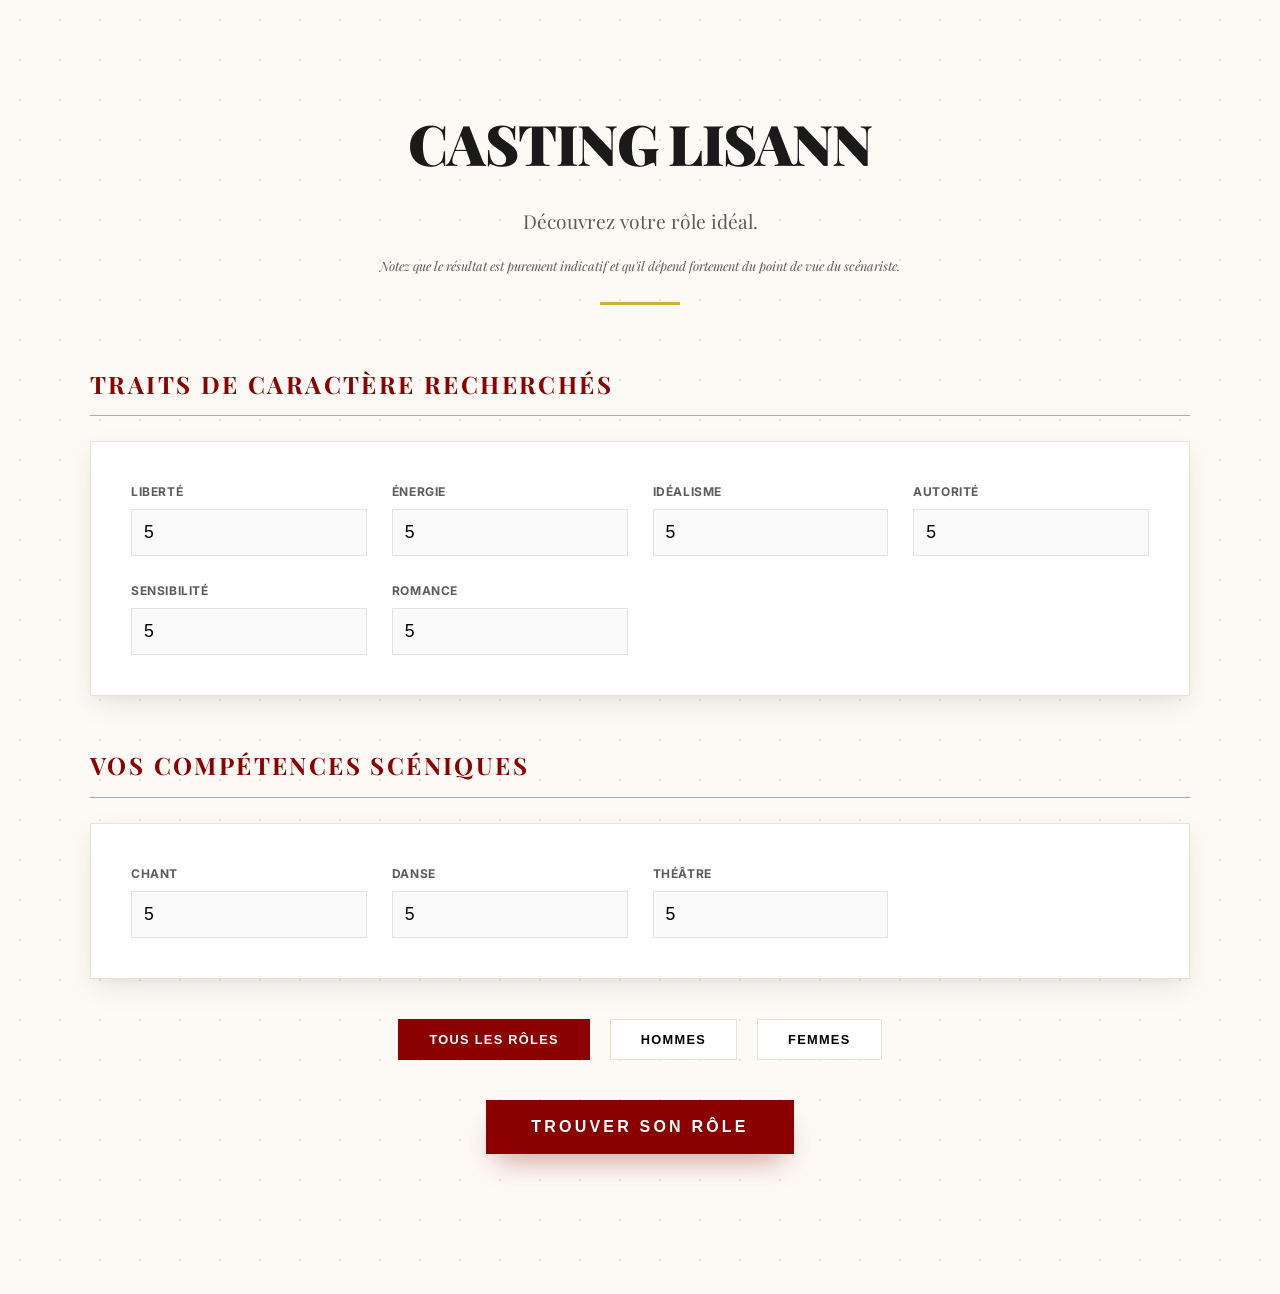
==== index.html @ d0e1dd38 "fix" ====
<!DOCTYPE html>
<html lang="fr">

<head>
    <meta charset="UTF-8">
    <meta name="viewport" content="width=device-width, initial-scale=1.0">
    <title>Casting Lisann - Trouvez votre rôle</title>
    <link href="https://fonts.googleapis.com/css2?family=Playfair+Display:wght@700;900&family=Inter:wght@300;400;500;600&display=swap" rel="stylesheet">
    <style>
        :root {
            --primary: #8b0000; /* Dark Crimson */
            --accent: #d4af37;  /* Gold */
            --bg: #fdfaf6;      /* Warm Parchment */
            --card-bg: #ffffff;
            --text-main: #1a1a1a;
            --text-muted: #5c5c5c;
            --border: #e8e2d9;
            --radius: 4px;      /* Sharp, elegant corners */
            --shadow: 0 10px 30px -5px rgba(0, 0, 0, 0.1), 0 4px 10px -4px rgba(0, 0, 0, 0.05);
        }

        body {
            font-family: 'Inter', sans-serif;
            background-color: var(--bg);
            color: var(--text-main);
            max-width: 1100px;
            margin: 0 auto;
            padding: 60px 20px;
            line-height: 1.6;
            background-image: radial-gradient(#e8e2d9 1px, transparent 1px);
            background-size: 40px 40px;
        }

        header {
            text-align: center;
            margin-bottom: 60px;
            position: relative;
        }

        header::after {
            content: "";
            display: block;
            width: 80px;
            height: 3px;
            background: var(--accent);
            margin: 25px auto 0;
        }

        h1 {
            font-family: 'Playfair Display', serif;
            font-size: 3.5rem;
            font-weight: 900;
            color: var(--text-main);
            margin-bottom: 10px;
            letter-spacing: -0.02em;
            text-transform: uppercase;
        }

        .subtitle {
            color: var(--text-muted);
            font-size: 1.2rem;
            font-family: 'Playfair Display', serif;
        }

        .subtitle-less {
            color: var(--text-muted);
            font-size: 0.8rem;
            font-style: italic;
            font-family: 'Playfair Display', serif;
        }

        .section-title {
            font-family: 'Playfair Display', serif;
            font-size: 1.5rem;
            font-weight: 700;
            margin: 50px 0 25px;
            padding-bottom: 12px;
            border-bottom: 1px solid var(--accent);
            text-transform: uppercase;
            letter-spacing: 0.1em;
            color: var(--primary);
        }

        .grid-inputs {
            display: grid;
            grid-template-columns: repeat(auto-fill, minmax(220px, 1fr));
            gap: 25px;
            background: var(--card-bg);
            padding: 40px;
            border: 1px solid var(--border);
            box-shadow: var(--shadow);
            margin-bottom: 40px;
        }

        .skill-group {
            display: flex;
            flex-direction: column;
        }

        .skill-group label {
            font-size: 0.75rem;
            font-weight: 700;
            margin-bottom: 8px;
            color: var(--text-muted);
            text-transform: uppercase;
            letter-spacing: 0.05em;
        }

        .skill-group input {
            padding: 12px;
            border: 1px solid var(--border);
            border-radius: 0;
            font-size: 1.1rem;
            transition: all 0.3s ease;
            background: #fafafa;
        }

        .skill-group input:focus {
            outline: none;
            border-color: var(--accent);
            background: white;
            box-shadow: 0 0 0 1px var(--accent);
        }

        .filters {
            display: flex;
            justify-content: center;
            gap: 20px;
            margin-bottom: 40px;
        }

        .filter-btn {
            padding: 12px 30px;
            border-radius: 0;
            border: 1px solid var(--border);
            background: var(--card-bg);
            cursor: pointer;
            font-weight: 600;
            text-transform: uppercase;
            letter-spacing: 0.1em;
            font-size: 0.8rem;
            transition: all 0.3s;
        }

        .filter-btn.active {
            background: var(--primary);
            color: white;
            border-color: var(--primary);
        }

        .filter-btn:hover:not(.active) {
            border-color: var(--accent);
            color: var(--primary);
        }

        .actions {
            text-align: center;
            margin-bottom: 80px;
        }

        .btn-primary {
            background-color: var(--primary);
            color: white;
            padding: 18px 45px;
            border: none;
            border-radius: 0;
            font-size: 1rem;
            font-weight: 700;
            text-transform: uppercase;
            letter-spacing: 0.2em;
            cursor: pointer;
            transition: all 0.3s;
            box-shadow: 0 15px 30px -10px rgba(139, 0, 0, 0.4);
        }

        .btn-primary:hover {
            transform: translateY(-2px);
            box-shadow: 0 20px 40px -10px rgba(139, 0, 0, 0.5);
            background-color: #a00000;
        }

        #results {
            display: grid;
            grid-template-columns: repeat(auto-fill, minmax(320px, 1fr));
            gap: 40px;
        }

        .result-card {
            background: var(--card-bg);
            border: 1px solid var(--border);
            overflow: hidden;
            box-shadow: var(--shadow);
            transition: all 0.4s cubic-bezier(0.165, 0.84, 0.44, 1);
            display: flex;
            flex-direction: column;
            position: relative;
        }

        .result-card:hover {
            transform: translateY(-10px);
            box-shadow: 0 30px 60px -12px rgba(0, 0, 0, 0.15);
            border-color: var(--accent);
        }

        .character-img {
            width: 100%;
            height: 380px; /* Taller for a playbill feel */
            object-fit: cover;
            object-position: top center; /* Focus on faces, crop bottom */
            background-color: #f1f5f9;
            filter: sepia(0.2) contrast(1.1); /* Subtle theatrical filter */
            transition: filter 0.4s;
        }

        .result-card:hover .character-img {
            filter: sepia(0) contrast(1.1);
        }

        .card-content {
            padding: 30px;
            text-align: center;
            background: white;
            z-index: 1;
        }

        .card-header {
            margin-bottom: 20px;
        }

        .character-name {
            font-family: 'Playfair Display', serif;
            font-size: 1.8rem;
            font-weight: 900;
            margin: 0;
            text-transform: uppercase;
            color: var(--text-main);
        }

        .match-percent {
            font-family: 'Playfair Display', serif;
            font-size: 2.2rem;
            font-weight: 900;
            color: var(--primary);
            margin-top: 5px;
        }

        .score-label {
            font-size: 0.7rem;
            color: var(--text-muted);
            text-transform: uppercase;
            letter-spacing: 0.2em;
            font-weight: 700;
            margin-bottom: 12px;
        }

        .score-bar-container {
            height: 4px; /* Thin, elegant bar */
            background: #eee;
            margin: 0 auto;
            width: 100%;
        }

        .score-bar-fill {
            height: 100%;
            background: var(--accent);
            transition: width 1.5s cubic-bezier(0.19, 1, 0.22, 1);
        }

        .no-results {
            text-align: center;
            grid-column: 1 / -1;
            padding: 60px;
            font-family: 'Playfair Display', serif;
            font-size: 1.5rem;
            color: var(--text-muted);
        }

        /* Decorative "Seal" or "Badge" for high matches */
        .match-badge {
            position: absolute;
            top: 20px;
            right: 20px;
            background: var(--accent);
            color: white;
            padding: 10px;
            font-size: 0.6rem;
            font-weight: 900;
            text-transform: uppercase;
            letter-spacing: 0.1em;
            clip-path: polygon(50% 0%, 100% 25%, 100% 75%, 50% 100%, 0% 75%, 0% 25%);
            z-index: 2;
        }

        @media (max-width: 640px) {
            h1 { font-size: 2.5rem; }
            .grid-inputs { padding: 20px; grid-template-columns: 1fr; }
        }
    </style>
</head>

<body>
    <header>
        <h1>Casting Lisann</h1>
        <p class="subtitle">Découvrez votre rôle idéal.</p>
        <p class="subtitle-less">Notez que le résultat est purement indicatif et qu'il dépend fortement du point de vue du scénariste.</p>
    </header>

    <div class="section-title">Traits de Caractère Recherchés</div>
    <div class="grid-inputs" id="character-inputs"></div>

    <div class="section-title">Vos Compétences Scéniques</div>
    <div class="grid-inputs" id="performance-inputs"></div>

    <div class="filters">
        <button class="filter-btn active" onclick="setGender('All', this)">Tous les Rôles</button>
        <button class="filter-btn" onclick="setGender('M', this)">Hommes</button>
        <button class="filter-btn" onclick="setGender('F', this)">Femmes</button>
    </div>

    <div class="actions">
        <button class="btn-primary" onclick="findBestRoles()">Trouver son rôle</button>
    </div>

    <div id="results"></div>

    <script>
        const skills = [
            { id: "liberte", label: "Liberté", type: "character" },
            { id: "energie", label: "Énergie", type: "character" },
            { id: "idealisme", label: "Idéalisme", type: "character" },
            { id: "autorite", label: "Autorité", type: "character" },
            { id: "sensibilite", label: "Sensibilité", type: "character" },
            { id: "chant", label: "Chant", type: "performance" },
            { id: "danse", label: "Danse", type: "performance" },
            { id: "theatre", label: "Théâtre", type: "performance" },
            { id: "romance", label: "Romance", type: "character" }
        ];

        const roles = [
            { name: "Enguerrand", gender: "M", photo: "Photos/Leader.png", values: [5, 7, 9, 10, 3, 5, 6, 5, 7] },
            { name: "Catherine", gender: "F", photo: "Photos/Catherine.png", values: [6, 6, 8, 9, 7, 4, 9, 7, 5] },
            { name: "Reine", gender: "F", photo: "Photos/Reine.png", values: [3, 6, 6, 9, 0, 5, 8, 6, 3] },
            { name: "Charles", gender: "M", photo: "Photos/Charles.png", values: [7, 8, 6, 1, 8, 9, 8, 8, 10] },
            { name: "Octave", gender: "M", photo: "Photos/Octave.png", values: [1, 6, 2, 4, 1, 7, 5, 7, 2] },
            { name: "Marie", gender: "F", photo: "Photos/Marie.png", values: [1, 3, 2, 7, 5, 7, 7, 4, 2] },
            { name: "Lisann", gender: "F", photo: "Photos/Lisann.png", values: [10, 2, 10, 10, 0, 10, 6, 0, 0] },
            { name: "Roi", gender: "M", photo: "Photos/Roi.png", values: [10, 4, 5, 7, 1, 8, 5, 4, 9] },
            { name: "Claire", gender: "F", photo: "Photos/Claire.png", values: [9, 9, 10, 3, 8, 7, 8, 7, 4] },
            { name: "Vincent", gender: "M", photo: "Photos/Vincent.png", values: [4, 8, 6, 6, 5, 3, 7, 10, 3] },
            { name: "Père de Claire", gender: "M", photo: "Photos/Parents.png", values: [1, 3, 2, 5, 8, 6, 5, 2, 7] },
            { name: "Mère de Claire", gender: "F", photo: "Photos/Parents.png", values: [1, 7, 2, 9, 4, 6, 5, 3, 5] },
            { name: "Chef de la garde", gender: "All", photo: "Photos/Leader.png", values: [2, 8, 2, 10, 1, 4, 6, 3, 0] },
            { name: "Disciple", gender: "All", photo: "Photos/Disciples.png", values: [6, 8, 5, 2, 4, 1, 7, 10, 4] }
        ];

        let currentGenderFilter = "All";

        // Generate inputs
        const charContainer = document.getElementById("character-inputs");
        const perfContainer = document.getElementById("performance-inputs");

        skills.forEach(skill => {
            const html = `
                <div class="skill-group">
                    <label for="${skill.id}">${skill.label}</label>
                    <input type="number" min="0" max="10" value="5" id="${skill.id}">
                </div>
            `;
            if (skill.type === "character") charContainer.innerHTML += html;
            else perfContainer.innerHTML += html;
        });

        function setGender(gender, btn) {
            currentGenderFilter = gender;
            document.querySelectorAll('.filter-btn').forEach(b => b.classList.remove('active'));
            btn.classList.add('active');
            findBestRoles();
        }

        function cosineSimilarity(a, b) {
            let dot = 0, normA = 0, normB = 0;
            for (let i = 0; i < a.length; i++) {
                dot += a[i] * b[i];
                normA += a[i] * a[i];
                normB += b[i] * b[i];
            }
            normA = Math.sqrt(normA);
            normB = Math.sqrt(normB);
            if (normA === 0 || normB === 0) return 0;
            return dot / (normA * normB);
        }

        function findBestRoles() {
            const resultsContainer = document.getElementById("results");
            resultsContainer.innerHTML = "";

            const userValues = skills.map(s => Number(document.getElementById(s.id).value));

            const perfIndices = [5, 6, 7];
            const charIndices = [0, 1, 2, 3, 4, 8];

            const filteredRoles = roles.filter(role =>
                currentGenderFilter === "All" || role.gender === currentGenderFilter || role.gender === "All"
            );

            const scores = filteredRoles.map(role => {
                let perfScoreSum = 0;
                perfIndices.forEach(idx => {
                    const u = userValues[idx];
                    const r = role.values[idx];
                    const coverage = r === 0 ? 1 : Math.min(u, r) / r;
                    perfScoreSum += coverage;
                });
                const finalPerfScore = perfScoreSum / perfIndices.length;

                const userCharVec = charIndices.map(idx => userValues[idx] - 5);
                const roleCharVec = charIndices.map(idx => role.values[idx] - 5);
                const similarity = cosineSimilarity(userCharVec, roleCharVec);
                const finalCharScore = (similarity + 1) / 2;

                const totalScore = (finalPerfScore * 0.6) + (finalCharScore * 0.4);

                return {
                    ...role,
                    score: totalScore * 100
                };
            });

            scores.sort((a, b) => b.score - a.score);

            if (scores.length === 0) {
                resultsContainer.innerHTML = '<div class="no-results">Le rideau reste fermé. Aucun rôle ne correspond.</div>';
                return;
            }

            scores.forEach(role => {
                let slug = role.name.toLowerCase()
                    .replace(/ /g, "-")
                    .replace(/[éèê]/g, "e")
                    .replace(/[àâ]/g, "a");
                
                if (role.name === "Enguerrand") slug = "enguerrand";
                else if (role.name === "Lisann") slug = "";
                else if (role.name === "Roi") slug = "le-roi";
                else if (role.name === "Reine") slug = "la-reine";
                else if (role.name === "Chef de la garde") slug = "chef-gardes";
                else if (role.name === "Père de Claire" || role.name === "Mère de Claire") slug = "parents";

                const url = `https://muxicfestival.my.canva.site/lisann-characters/${slug}`;

                resultsContainer.innerHTML += `
                    <div class="result-card" onclick="window.open('${url}', '_blank')" style="cursor: pointer;">
                        ${role.score > 85 ? '<div class="match-badge">Rôle Idéal</div>' : ''}
                        <img src="${role.photo}" alt="${role.name}" class="character-img" onerror="this.src='https://via.placeholder.com/320x480?text=${role.name}'">
                        <div class="card-content">
                            <div class="card-header">
                                <div class="score-label">Affinité Artistique</div>
                                <div class="match-percent">${Math.round(role.score)}%</div>
                                <h3 class="character-name">${role.name}</h3>
                            </div>
                            <div class="score-bar-container">
                                <div class="score-bar-fill" style="width: ${role.score}%"></div>
                            </div>
                        </div>
                    </div>
                `;
            });

            // Smooth scroll to results
            resultsContainer.scrollIntoView({ behavior: 'smooth', block: 'start' });
        }
    </script>
</body>

</html>
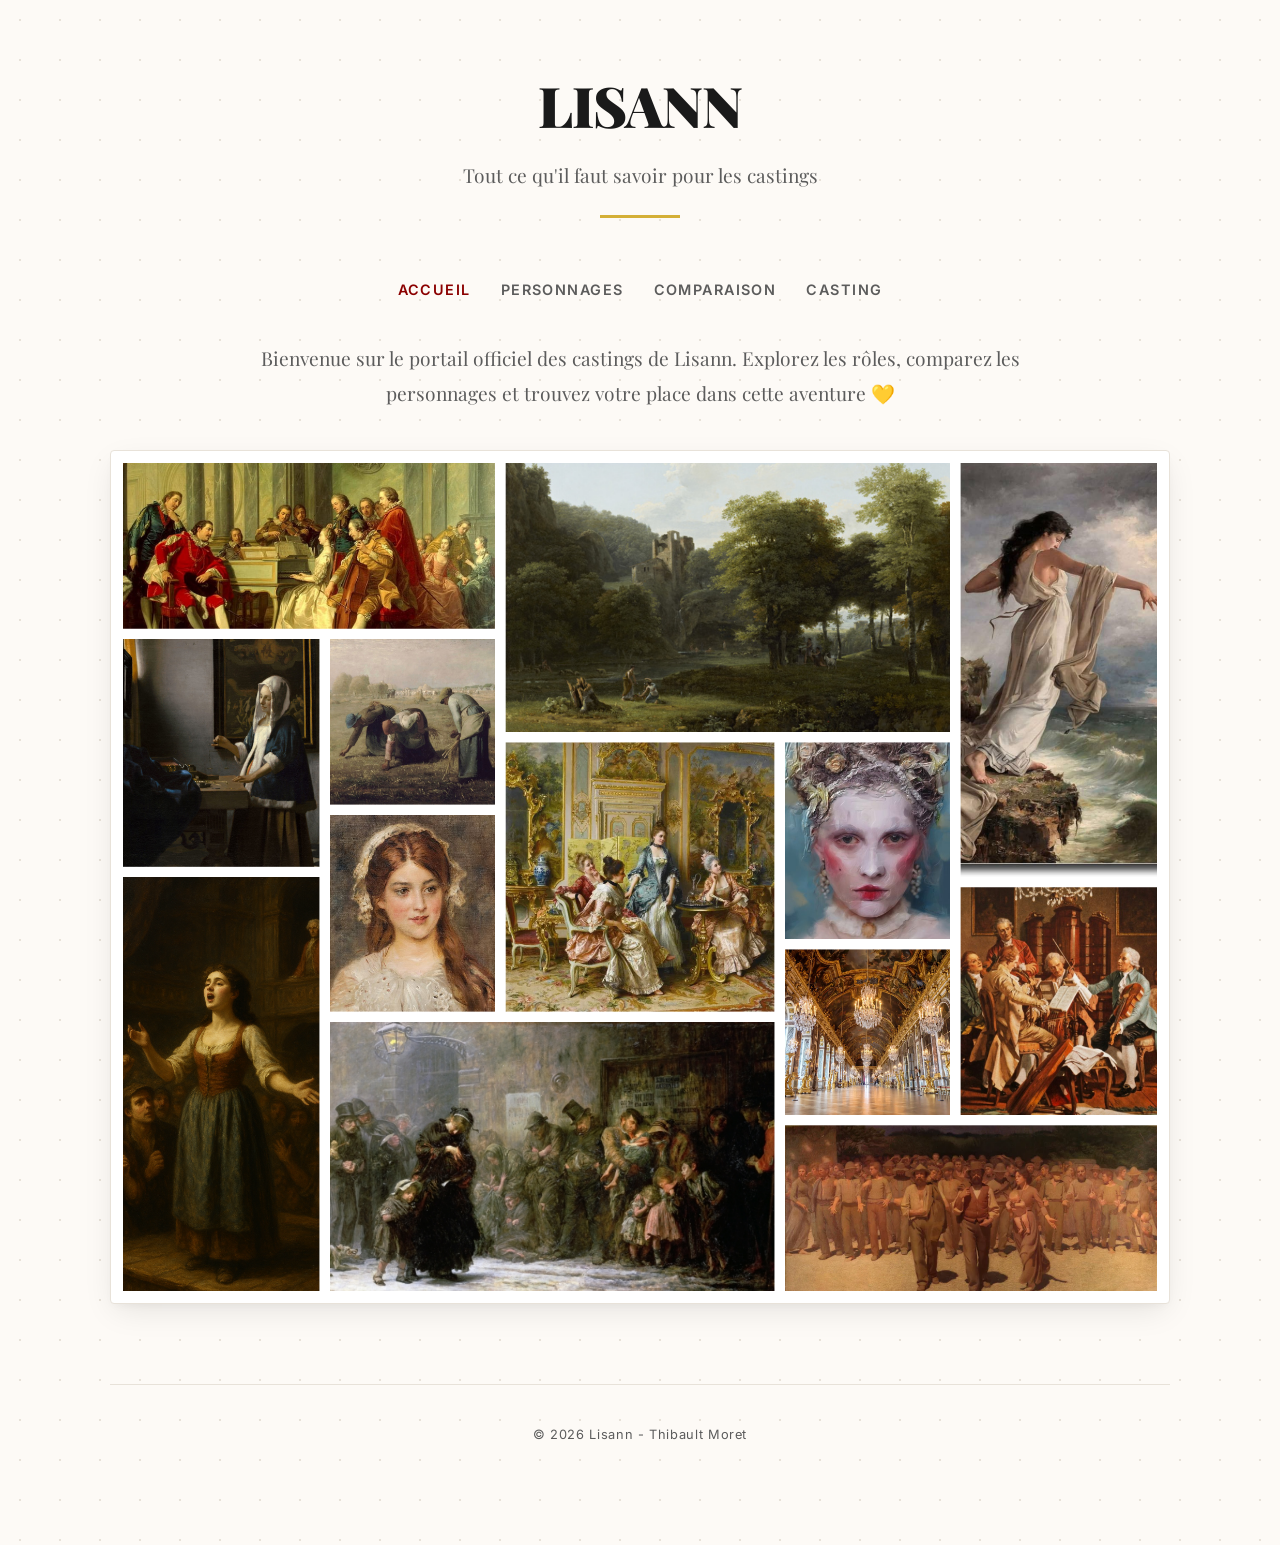
==== commit 3fc6c4e3: "full website" ====
--- a/index.html
+++ b/index.html
@@ -4,472 +4,41 @@
 <head>
     <meta charset="UTF-8">
     <meta name="viewport" content="width=device-width, initial-scale=1.0">
-    <title>Casting Lisann - Trouvez votre rôle</title>
-    <link href="https://fonts.googleapis.com/css2?family=Playfair+Display:wght@700;900&family=Inter:wght@300;400;500;600&display=swap" rel="stylesheet">
-    <style>
-        :root {
-            --primary: #8b0000; /* Dark Crimson */
-            --accent: #d4af37;  /* Gold */
-            --bg: #fdfaf6;      /* Warm Parchment */
-            --card-bg: #ffffff;
-            --text-main: #1a1a1a;
-            --text-muted: #5c5c5c;
-            --border: #e8e2d9;
-            --radius: 4px;      /* Sharp, elegant corners */
-            --shadow: 0 10px 30px -5px rgba(0, 0, 0, 0.1), 0 4px 10px -4px rgba(0, 0, 0, 0.05);
-        }
-
-        body {
-            font-family: 'Inter', sans-serif;
-            background-color: var(--bg);
-            color: var(--text-main);
-            max-width: 1100px;
-            margin: 0 auto;
-            padding: 60px 20px;
-            line-height: 1.6;
-            background-image: radial-gradient(#e8e2d9 1px, transparent 1px);
-            background-size: 40px 40px;
-        }
-
-        header {
-            text-align: center;
-            margin-bottom: 60px;
-            position: relative;
-        }
-
-        header::after {
-            content: "";
-            display: block;
-            width: 80px;
-            height: 3px;
-            background: var(--accent);
-            margin: 25px auto 0;
-        }
-
-        h1 {
-            font-family: 'Playfair Display', serif;
-            font-size: 3.5rem;
-            font-weight: 900;
-            color: var(--text-main);
-            margin-bottom: 10px;
-            letter-spacing: -0.02em;
-            text-transform: uppercase;
-        }
-
-        .subtitle {
-            color: var(--text-muted);
-            font-size: 1.2rem;
-            font-family: 'Playfair Display', serif;
-        }
-
-        .subtitle-less {
-            color: var(--text-muted);
-            font-size: 0.8rem;
-            font-style: italic;
-            font-family: 'Playfair Display', serif;
-        }
-
-        .section-title {
-            font-family: 'Playfair Display', serif;
-            font-size: 1.5rem;
-            font-weight: 700;
-            margin: 50px 0 25px;
-            padding-bottom: 12px;
-            border-bottom: 1px solid var(--accent);
-            text-transform: uppercase;
-            letter-spacing: 0.1em;
-            color: var(--primary);
-        }
-
-        .grid-inputs {
-            display: grid;
-            grid-template-columns: repeat(auto-fill, minmax(220px, 1fr));
-            gap: 25px;
-            background: var(--card-bg);
-            padding: 40px;
-            border: 1px solid var(--border);
-            box-shadow: var(--shadow);
-            margin-bottom: 40px;
-        }
-
-        .skill-group {
-            display: flex;
-            flex-direction: column;
-        }
-
-        .skill-group label {
-            font-size: 0.75rem;
-            font-weight: 700;
-            margin-bottom: 8px;
-            color: var(--text-muted);
-            text-transform: uppercase;
-            letter-spacing: 0.05em;
-        }
-
-        .skill-group input {
-            padding: 12px;
-            border: 1px solid var(--border);
-            border-radius: 0;
-            font-size: 1.1rem;
-            transition: all 0.3s ease;
-            background: #fafafa;
-        }
-
-        .skill-group input:focus {
-            outline: none;
-            border-color: var(--accent);
-            background: white;
-            box-shadow: 0 0 0 1px var(--accent);
-        }
-
-        .filters {
-            display: flex;
-            justify-content: center;
-            gap: 20px;
-            margin-bottom: 40px;
-        }
-
-        .filter-btn {
-            padding: 12px 30px;
-            border-radius: 0;
-            border: 1px solid var(--border);
-            background: var(--card-bg);
-            cursor: pointer;
-            font-weight: 600;
-            text-transform: uppercase;
-            letter-spacing: 0.1em;
-            font-size: 0.8rem;
-            transition: all 0.3s;
-        }
-
-        .filter-btn.active {
-            background: var(--primary);
-            color: white;
-            border-color: var(--primary);
-        }
-
-        .filter-btn:hover:not(.active) {
-            border-color: var(--accent);
-            color: var(--primary);
-        }
-
-        .actions {
-            text-align: center;
-            margin-bottom: 80px;
-        }
-
-        .btn-primary {
-            background-color: var(--primary);
-            color: white;
-            padding: 18px 45px;
-            border: none;
-            border-radius: 0;
-            font-size: 1rem;
-            font-weight: 700;
-            text-transform: uppercase;
-            letter-spacing: 0.2em;
-            cursor: pointer;
-            transition: all 0.3s;
-            box-shadow: 0 15px 30px -10px rgba(139, 0, 0, 0.4);
-        }
-
-        .btn-primary:hover {
-            transform: translateY(-2px);
-            box-shadow: 0 20px 40px -10px rgba(139, 0, 0, 0.5);
-            background-color: #a00000;
-        }
-
-        #results {
-            display: grid;
-            grid-template-columns: repeat(auto-fill, minmax(320px, 1fr));
-            gap: 40px;
-        }
-
-        .result-card {
-            background: var(--card-bg);
-            border: 1px solid var(--border);
-            overflow: hidden;
-            box-shadow: var(--shadow);
-            transition: all 0.4s cubic-bezier(0.165, 0.84, 0.44, 1);
-            display: flex;
-            flex-direction: column;
-            position: relative;
-        }
-
-        .result-card:hover {
-            transform: translateY(-10px);
-            box-shadow: 0 30px 60px -12px rgba(0, 0, 0, 0.15);
-            border-color: var(--accent);
-        }
-
-        .character-img {
-            width: 100%;
-            height: 380px; /* Taller for a playbill feel */
-            object-fit: cover;
-            object-position: top center; /* Focus on faces, crop bottom */
-            background-color: #f1f5f9;
-            filter: sepia(0.2) contrast(1.1); /* Subtle theatrical filter */
-            transition: filter 0.4s;
-        }
-
-        .result-card:hover .character-img {
-            filter: sepia(0) contrast(1.1);
-        }
-
-        .card-content {
-            padding: 30px;
-            text-align: center;
-            background: white;
-            z-index: 1;
-        }
-
-        .card-header {
-            margin-bottom: 20px;
-        }
-
-        .character-name {
-            font-family: 'Playfair Display', serif;
-            font-size: 1.8rem;
-            font-weight: 900;
-            margin: 0;
-            text-transform: uppercase;
-            color: var(--text-main);
-        }
-
-        .match-percent {
-            font-family: 'Playfair Display', serif;
-            font-size: 2.2rem;
-            font-weight: 900;
-            color: var(--primary);
-            margin-top: 5px;
-        }
-
-        .score-label {
-            font-size: 0.7rem;
-            color: var(--text-muted);
-            text-transform: uppercase;
-            letter-spacing: 0.2em;
-            font-weight: 700;
-            margin-bottom: 12px;
-        }
-
-        .score-bar-container {
-            height: 4px; /* Thin, elegant bar */
-            background: #eee;
-            margin: 0 auto;
-            width: 100%;
-        }
-
-        .score-bar-fill {
-            height: 100%;
-            background: var(--accent);
-            transition: width 1.5s cubic-bezier(0.19, 1, 0.22, 1);
-        }
-
-        .no-results {
-            text-align: center;
-            grid-column: 1 / -1;
-            padding: 60px;
-            font-family: 'Playfair Display', serif;
-            font-size: 1.5rem;
-            color: var(--text-muted);
-        }
-
-        /* Decorative "Seal" or "Badge" for high matches */
-        .match-badge {
-            position: absolute;
-            top: 20px;
-            right: 20px;
-            background: var(--accent);
-            color: white;
-            padding: 10px;
-            font-size: 0.6rem;
-            font-weight: 900;
-            text-transform: uppercase;
-            letter-spacing: 0.1em;
-            clip-path: polygon(50% 0%, 100% 25%, 100% 75%, 50% 100%, 0% 75%, 0% 25%);
-            z-index: 2;
-        }
-
-        @media (max-width: 640px) {
-            h1 { font-size: 2.5rem; }
-            .grid-inputs { padding: 20px; grid-template-columns: 1fr; }
-        }
-    </style>
+    <title>Lisann - Accueil</title>
+    <link
+        href="https://fonts.googleapis.com/css2?family=Playfair+Display:wght@700;900&family=Inter:wght@300;400;500;600&display=swap"
+        rel="stylesheet">
+    <link rel="stylesheet" href="reset.css">
+    <link rel="stylesheet" href="theme.css">
+    <link rel="stylesheet" href="page.css">
 </head>
 
 <body>
-    <header>
-        <h1>Casting Lisann</h1>
-        <p class="subtitle">Découvrez votre rôle idéal.</p>
-        <p class="subtitle-less">Notez que le résultat est purement indicatif et qu'il dépend fortement du point de vue du scénariste.</p>
-    </header>
+    <div class="container">
+        <header>
+            <h1>Lisann</h1>
+            <p class="subtitle">Tout ce qu'il faut savoir pour les castings</p>
+        </header>
 
-    <div class="section-title">Traits de Caractère Recherchés</div>
-    <div class="grid-inputs" id="character-inputs"></div>
+        <nav>
+            <a href="index.html" class="active">Accueil</a>
+            <a href="characters.html">Personnages</a>
+            <a href="stats.html">Comparaison</a>
+            <a href="test.html">Casting</a>
+        </nav>
 
-    <div class="section-title">Vos Compétences Scéniques</div>
-    <div class="grid-inputs" id="performance-inputs"></div>
+        <main>
+            <p class="subtitle home-intro">
+                Bienvenue sur le portail officiel des castings de Lisann.
+                Explorez les rôles, comparez les personnages et trouvez votre place dans cette aventure 💛
+            </p>
+            <img src="Photos/moodboard_Lisann.png" alt="Moodboard Lisann" class="moodboard">
+        </main>
 
-    <div class="filters">
-        <button class="filter-btn active" onclick="setGender('All', this)">Tous les Rôles</button>
-        <button class="filter-btn" onclick="setGender('M', this)">Hommes</button>
-        <button class="filter-btn" onclick="setGender('F', this)">Femmes</button>
+        <footer>
+            <h5>© 2026 Lisann - Thibault Moret</h5>
+        </footer>
     </div>
-
-    <div class="actions">
-        <button class="btn-primary" onclick="findBestRoles()">Trouver son rôle</button>
-    </div>
-
-    <div id="results"></div>
-
-    <script>
-        const skills = [
-            { id: "liberte", label: "Liberté", type: "character" },
-            { id: "energie", label: "Énergie", type: "character" },
-            { id: "idealisme", label: "Idéalisme", type: "character" },
-            { id: "autorite", label: "Autorité", type: "character" },
-            { id: "sensibilite", label: "Sensibilité", type: "character" },
-            { id: "chant", label: "Chant", type: "performance" },
-            { id: "danse", label: "Danse", type: "performance" },
-            { id: "theatre", label: "Théâtre", type: "performance" },
-            { id: "romance", label: "Romance", type: "character" }
-        ];
-
-        const roles = [
-            { name: "Enguerrand", gender: "M", photo: "Photos/Leader.png", values: [5, 7, 9, 10, 3, 5, 6, 5, 7] },
-            { name: "Catherine", gender: "F", photo: "Photos/Catherine.png", values: [6, 6, 8, 9, 7, 4, 9, 7, 5] },
-            { name: "Reine", gender: "F", photo: "Photos/Reine.png", values: [3, 6, 6, 9, 0, 5, 8, 6, 3] },
-            { name: "Charles", gender: "M", photo: "Photos/Charles.png", values: [7, 8, 6, 1, 8, 9, 8, 8, 10] },
-            { name: "Octave", gender: "M", photo: "Photos/Octave.png", values: [1, 6, 2, 4, 1, 7, 5, 7, 2] },
-            { name: "Marie", gender: "F", photo: "Photos/Marie.png", values: [1, 3, 2, 7, 5, 7, 7, 4, 2] },
-            { name: "Lisann", gender: "F", photo: "Photos/Lisann.png", values: [10, 2, 10, 10, 0, 10, 6, 0, 0] },
-            { name: "Roi", gender: "M", photo: "Photos/Roi.png", values: [10, 4, 5, 7, 1, 8, 5, 4, 9] },
-            { name: "Claire", gender: "F", photo: "Photos/Claire.png", values: [9, 9, 10, 3, 8, 7, 8, 7, 4] },
-            { name: "Vincent", gender: "M", photo: "Photos/Vincent.png", values: [4, 8, 6, 6, 5, 3, 7, 10, 3] },
-            { name: "Père de Claire", gender: "M", photo: "Photos/Parents.png", values: [1, 3, 2, 5, 8, 6, 5, 2, 7] },
-            { name: "Mère de Claire", gender: "F", photo: "Photos/Parents.png", values: [1, 7, 2, 9, 4, 6, 5, 3, 5] },
-            { name: "Chef de la garde", gender: "All", photo: "Photos/Leader.png", values: [2, 8, 2, 10, 1, 4, 6, 3, 0] },
-            { name: "Disciple", gender: "All", photo: "Photos/Disciples.png", values: [6, 8, 5, 2, 4, 1, 7, 10, 4] }
-        ];
-
-        let currentGenderFilter = "All";
-
-        // Generate inputs
-        const charContainer = document.getElementById("character-inputs");
-        const perfContainer = document.getElementById("performance-inputs");
-
-        skills.forEach(skill => {
-            const html = `
-                <div class="skill-group">
-                    <label for="${skill.id}">${skill.label}</label>
-                    <input type="number" min="0" max="10" value="5" id="${skill.id}">
-                </div>
-            `;
-            if (skill.type === "character") charContainer.innerHTML += html;
-            else perfContainer.innerHTML += html;
-        });
-
-        function setGender(gender, btn) {
-            currentGenderFilter = gender;
-            document.querySelectorAll('.filter-btn').forEach(b => b.classList.remove('active'));
-            btn.classList.add('active');
-            findBestRoles();
-        }
-
-        function cosineSimilarity(a, b) {
-            let dot = 0, normA = 0, normB = 0;
-            for (let i = 0; i < a.length; i++) {
-                dot += a[i] * b[i];
-                normA += a[i] * a[i];
-                normB += b[i] * b[i];
-            }
-            normA = Math.sqrt(normA);
-            normB = Math.sqrt(normB);
-            if (normA === 0 || normB === 0) return 0;
-            return dot / (normA * normB);
-        }
-
-        function findBestRoles() {
-            const resultsContainer = document.getElementById("results");
-            resultsContainer.innerHTML = "";
-
-            const userValues = skills.map(s => Number(document.getElementById(s.id).value));
-
-            const perfIndices = [5, 6, 7];
-            const charIndices = [0, 1, 2, 3, 4, 8];
-
-            const filteredRoles = roles.filter(role =>
-                currentGenderFilter === "All" || role.gender === currentGenderFilter || role.gender === "All"
-            );
-
-            const scores = filteredRoles.map(role => {
-                let perfScoreSum = 0;
-                perfIndices.forEach(idx => {
-                    const u = userValues[idx];
-                    const r = role.values[idx];
-                    const coverage = r === 0 ? 1 : Math.min(u, r) / r;
-                    perfScoreSum += coverage;
-                });
-                const finalPerfScore = perfScoreSum / perfIndices.length;
-
-                const userCharVec = charIndices.map(idx => userValues[idx] - 5);
-                const roleCharVec = charIndices.map(idx => role.values[idx] - 5);
-                const similarity = cosineSimilarity(userCharVec, roleCharVec);
-                const finalCharScore = (similarity + 1) / 2;
-
-                const totalScore = (finalPerfScore * 0.6) + (finalCharScore * 0.4);
-
-                return {
-                    ...role,
-                    score: totalScore * 100
-                };
-            });
-
-            scores.sort((a, b) => b.score - a.score);
-
-            if (scores.length === 0) {
-                resultsContainer.innerHTML = '<div class="no-results">Le rideau reste fermé. Aucun rôle ne correspond.</div>';
-                return;
-            }
-
-            scores.forEach(role => {
-                let slug = role.name.toLowerCase()
-                    .replace(/ /g, "-")
-                    .replace(/[éèê]/g, "e")
-                    .replace(/[àâ]/g, "a");
-                
-                if (role.name === "Enguerrand") slug = "enguerrand";
-                else if (role.name === "Lisann") slug = "";
-                else if (role.name === "Roi") slug = "le-roi";
-                else if (role.name === "Reine") slug = "la-reine";
-                else if (role.name === "Chef de la garde") slug = "chef-gardes";
-                else if (role.name === "Père de Claire" || role.name === "Mère de Claire") slug = "parents";
-
-                const url = `https://muxicfestival.my.canva.site/lisann-characters/${slug}`;
-
-                resultsContainer.innerHTML += `
-                    <div class="result-card" onclick="window.open('${url}', '_blank')" style="cursor: pointer;">
-                        ${role.score > 85 ? '<div class="match-badge">Rôle Idéal</div>' : ''}
-                        <img src="${role.photo}" alt="${role.name}" class="character-img" onerror="this.src='https://via.placeholder.com/320x480?text=${role.name}'">
-                        <div class="card-content">
-                            <div class="card-header">
-                                <div class="score-label">Affinité Artistique</div>
-                                <div class="match-percent">${Math.round(role.score)}%</div>
-                                <h3 class="character-name">${role.name}</h3>
-                            </div>
-                            <div class="score-bar-container">
-                                <div class="score-bar-fill" style="width: ${role.score}%"></div>
-                            </div>
-                        </div>
-                    </div>
-                `;
-            });
-
-            // Smooth scroll to results
-            resultsContainer.scrollIntoView({ behavior: 'smooth', block: 'start' });
-        }
-    </script>
 </body>
 
 </html>
--- a/theme.css
+++ b/theme.css
@@ -0,0 +1,115 @@
+/* theme.css */
+:root {
+    --primary: #8b0000; /* Dark Crimson */
+    --accent: #d4af37;  /* Gold */
+    --bg: #fdfaf6;      /* Warm Parchment */
+    --card-bg: #ffffff;
+    --text-main: #1a1a1a;
+    --text-muted: #5c5c5c;
+    --border: #e8e2d9;
+    --radius: 4px;      /* Sharp, elegant corners */
+    --shadow: 0 10px 30px -5px rgba(0, 0, 0, 0.1), 0 4px 10px -4px rgba(0, 0, 0, 0.05);
+}
+
+body {
+    font-family: 'Inter', sans-serif;
+    background-color: var(--bg);
+    color: var(--text-main);
+    background-image: radial-gradient(#e8e2d9 1px, transparent 1px);
+    background-size: 40px 40px;
+}
+
+header {
+    text-align: center;
+    margin-bottom: 60px;
+    position: relative;
+}
+
+header::after {
+    content: "";
+    display: block;
+    width: 80px;
+    height: 3px;
+    background: var(--accent);
+    margin: 25px auto 0;
+}
+
+h1 {
+    font-family: 'Playfair Display', serif;
+    font-size: 3.5rem;
+    font-weight: 900;
+    color: var(--text-main);
+    margin-bottom: 10px;
+    letter-spacing: -0.02em;
+    text-transform: uppercase;
+}
+
+.subtitle {
+    color: var(--text-muted);
+    font-size: 1.2rem;
+    font-family: 'Playfair Display', serif;
+}
+
+.subtitle-less {
+    color: var(--text-muted);
+    font-size: 0.8rem;
+    font-style: italic;
+    font-family: 'Playfair Display', serif;
+}
+
+.section-title {
+    font-family: 'Playfair Display', serif;
+    font-size: 1.5rem;
+    font-weight: 700;
+    margin: 50px 0 25px;
+    padding-bottom: 12px;
+    border-bottom: 1px solid var(--accent);
+    text-transform: uppercase;
+    letter-spacing: 0.1em;
+    color: var(--primary);
+}
+
+.btn-primary {
+    background-color: var(--primary);
+    color: white;
+    padding: 18px 45px;
+    border: none;
+    border-radius: 0;
+    font-size: 1rem;
+    font-weight: 700;
+    text-transform: uppercase;
+    letter-spacing: 0.2em;
+    cursor: pointer;
+    transition: all 0.3s;
+    box-shadow: 0 15px 30px -10px rgba(139, 0, 0, 0.4);
+}
+
+.btn-primary:hover {
+    transform: translateY(-2px);
+    box-shadow: 0 20px 40px -10px rgba(139, 0, 0, 0.5);
+    background-color: #a00000;
+}
+
+nav {
+    display: flex;
+    justify-content: center;
+    gap: 30px;
+    margin-bottom: 40px;
+}
+
+nav a {
+    font-weight: 600;
+    text-transform: uppercase;
+    letter-spacing: 0.1em;
+    font-size: 0.9rem;
+    transition: color 0.3s;
+    color: var(--text-muted);
+}
+
+nav a:hover, nav a.active {
+    color: var(--primary);
+}
+
+@media (max-width: 640px) {
+    h1 { font-size: 2.5rem; }
+}
--- a/page.css
+++ b/page.css
@@ -0,0 +1,234 @@
+/* page.css */
+
+/* Casting Page specific styles */
+.container {
+    max-width: 1100px;
+    margin: 0 auto;
+    padding: 60px 20px;
+}
+
+.grid-inputs {
+    display: grid;
+    grid-template-columns: repeat(auto-fill, minmax(220px, 1fr));
+    gap: 25px;
+    background: var(--card-bg);
+    padding: 40px;
+    border: 1px solid var(--border);
+    box-shadow: var(--shadow);
+    margin-bottom: 40px;
+}
+
+.skill-group {
+    display: flex;
+    flex-direction: column;
+}
+
+.skill-group label {
+    font-size: 0.75rem;
+    font-weight: 700;
+    margin-bottom: 8px;
+    color: var(--text-muted);
+    text-transform: uppercase;
+    letter-spacing: 0.05em;
+}
+
+.skill-group input {
+    padding: 12px;
+    border: 1px solid var(--border);
+    border-radius: 0;
+    font-size: 1.1rem;
+    transition: all 0.3s ease;
+    background: #fafafa;
+}
+
+.skill-group input:focus {
+    outline: none;
+    border-color: var(--accent);
+    background: white;
+    box-shadow: 0 0 0 1px var(--accent);
+}
+
+.filters {
+    display: flex;
+    justify-content: center;
+    gap: 20px;
+    margin-bottom: 40px;
+}
+
+.filter-btn {
+    padding: 12px 30px;
+    border-radius: 0;
+    border: 1px solid var(--border);
+    background: var(--card-bg);
+    cursor: pointer;
+    font-weight: 600;
+    text-transform: uppercase;
+    letter-spacing: 0.1em;
+    font-size: 0.8rem;
+    transition: all 0.3s;
+}
+
+.filter-btn.active {
+    background: var(--primary);
+    color: white;
+    border-color: var(--primary);
+}
+
+.filter-btn:hover:not(.active) {
+    border-color: var(--accent);
+    color: var(--primary);
+}
+
+.actions {
+    text-align: center;
+    margin-bottom: 80px;
+}
+
+#results {
+    display: grid;
+    grid-template-columns: repeat(auto-fill, minmax(320px, 1fr));
+    gap: 40px;
+}
+
+.result-card {
+    background: var(--card-bg);
+    border: 1px solid var(--border);
+    overflow: hidden;
+    box-shadow: var(--shadow);
+    transition: all 0.4s cubic-bezier(0.165, 0.84, 0.44, 1);
+    display: flex;
+    flex-direction: column;
+    position: relative;
+}
+
+.result-card:hover {
+    transform: translateY(-10px);
+    box-shadow: 0 30px 60px -12px rgba(0, 0, 0, 0.15);
+    border-color: var(--accent);
+}
+
+.character-img {
+    width: 100%;
+    height: 380px;
+    object-fit: cover;
+    object-position: top center;
+    background-color: #f1f5f9;
+    filter: sepia(0.2) contrast(1.1);
+    transition: filter 0.4s;
+}
+
+.result-card:hover .character-img {
+    filter: sepia(0) contrast(1.1);
+}
+
+.card-content {
+    padding: 30px;
+    text-align: center;
+    background: white;
+    z-index: 1;
+}
+
+.card-header {
+    margin-bottom: 20px;
+}
+
+.character-name {
+    font-family: 'Playfair Display', serif;
+    font-size: 1.8rem;
+    font-weight: 900;
+    margin: 0;
+    text-transform: uppercase;
+    color: var(--text-main);
+}
+
+.match-percent {
+    font-family: 'Playfair Display', serif;
+    font-size: 2.2rem;
+    font-weight: 900;
+    color: var(--primary);
+    margin-top: 5px;
+}
+
+.score-label {
+    font-size: 0.7rem;
+    color: var(--text-muted);
+    text-transform: uppercase;
+    letter-spacing: 0.2em;
+    font-weight: 700;
+    margin-bottom: 12px;
+}
+
+.score-bar-container {
+    height: 4px;
+    background: #eee;
+    margin: 0 auto;
+    width: 100%;
+}
+
+.score-bar-fill {
+    height: 100%;
+    background: var(--accent);
+    transition: width 1.5s cubic-bezier(0.19, 1, 0.22, 1);
+}
+
+.no-results {
+    text-align: center;
+    grid-column: 1 / -1;
+    padding: 60px;
+    font-family: 'Playfair Display', serif;
+    font-size: 1.5rem;
+    color: var(--text-muted);
+}
+
+.match-badge {
+    position: absolute;
+    top: 20px;
+    right: 20px;
+    background: var(--accent);
+    color: white;
+    padding: 10px;
+    font-size: 0.6rem;
+    font-weight: 900;
+    text-transform: uppercase;
+    letter-spacing: 0.1em;
+    clip-path: polygon(50% 0%, 100% 25%, 100% 75%, 50% 100%, 0% 75%, 0% 25%);
+    z-index: 2;
+}
+
+@media (max-width: 640px) {
+    .grid-inputs { padding: 20px; grid-template-columns: 1fr; }
+}
+
+/* ─── Homepage: Moodboard ─── */
+
+.home-intro {
+    max-width: 800px;
+    margin: 0 auto;
+    line-height: 1.8;
+    text-align: center;
+}
+
+.moodboard {
+    margin: 40px auto 0;
+    border: 1px solid var(--border);
+    border-radius: var(--radius);
+    box-shadow: var(--shadow);
+    background: var(--card-bg);
+    padding: 12px;
+}
+
+/* ─── Footer ─── */
+
+footer {
+    margin-top: 80px;
+    padding: 40px 0;
+    border-top: 1px solid var(--border);
+    text-align: center;
+}
+
+footer h5 {
+    font-size: 0.8rem;
+    color: var(--text-muted);
+    letter-spacing: 0.05em;
+    font-weight: 400;
+}
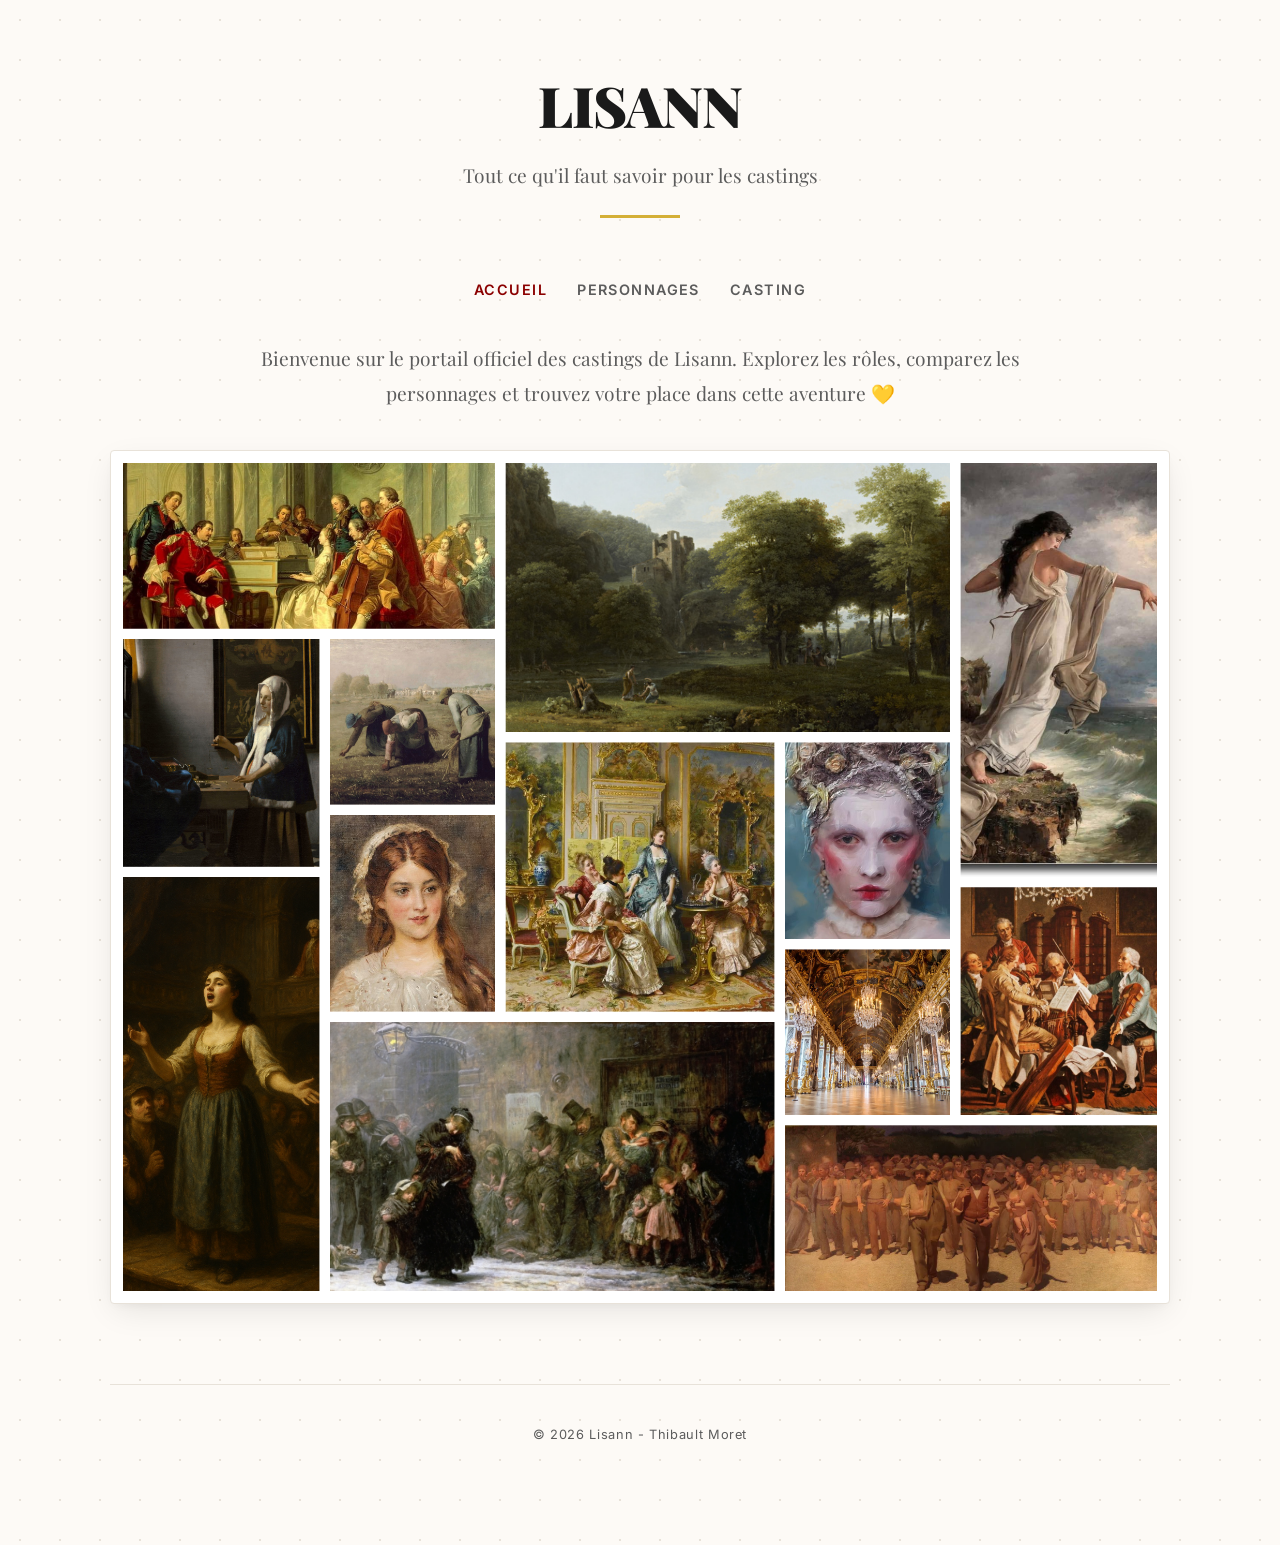
==== commit eeb7c7ff: "update: add chef de la garde et remove stats.html" ====
--- a/index.html
+++ b/index.html
@@ -23,7 +23,6 @@
         <nav>
             <a href="index.html" class="active">Accueil</a>
             <a href="characters.html">Personnages</a>
-            <a href="stats.html">Comparaison</a>
             <a href="test.html">Casting</a>
         </nav>
 
--- a/theme.css
+++ b/theme.css
@@ -93,7 +93,8 @@
 nav {
     display: flex;
     justify-content: center;
-    gap: 30px;
+    flex-wrap: wrap;
+    gap: 15px 30px;
     margin-bottom: 40px;
 }
 
@@ -110,6 +111,100 @@
     color: var(--primary);
 }
 
+/* ─── Tablet ─── */
+@media (max-width: 768px) {
+    header {
+        margin-bottom: 35px;
+    }
+
+    header::after {
+        margin-top: 18px;
+    }
+
+    h1 {
+        font-size: 2.8rem;
+    }
+
+    .subtitle {
+        font-size: 1rem;
+    }
+
+    nav {
+        gap: 12px 20px;
+    }
+
+    nav a {
+        font-size: 0.8rem;
+    }
+
+    .section-title {
+        font-size: 1.3rem;
+        margin: 35px 0 20px;
+    }
+
+    .btn-primary {
+        padding: 15px 35px;
+        font-size: 0.9rem;
+    }
+}
+
+/* ─── Mobile ─── */
 @media (max-width: 640px) {
-    h1 { font-size: 2.5rem; }
-}
+    header {
+        margin-bottom: 25px;
+    }
+
+    header::after {
+        width: 50px;
+        margin-top: 15px;
+    }
+
+    h1 {
+        font-size: 2rem;
+    }
+
+    .subtitle {
+        font-size: 0.9rem;
+    }
+
+    .subtitle-less {
+        font-size: 0.7rem;
+    }
+
+    nav {
+        gap: 8px 15px;
+    }
+
+    nav a {
+        font-size: 0.75rem;
+        letter-spacing: 0.05em;
+    }
+
+    .section-title {
+        font-size: 1.1rem;
+        margin: 25px 0 15px;
+        letter-spacing: 0.05em;
+    }
+
+    .btn-primary {
+        padding: 14px 28px;
+        font-size: 0.85rem;
+        letter-spacing: 0.12em;
+        width: 100%;
+    }
+}
+
+/* ─── Small Mobile ─── */
+@media (max-width: 400px) {
+    h1 {
+        font-size: 1.6rem;
+    }
+
+    .subtitle {
+        font-size: 0.8rem;
+    }
+
+    nav a {
+        font-size: 0.7rem;
+    }
+}
--- a/page.css
+++ b/page.css
@@ -195,8 +195,174 @@
     z-index: 2;
 }
 
+/* ─── Tablet ─── */
+@media (max-width: 768px) {
+    .container {
+        padding: 40px 15px;
+    }
+
+    .grid-inputs {
+        padding: 25px;
+        gap: 18px;
+    }
+
+    .filters {
+        flex-wrap: wrap;
+        gap: 10px;
+    }
+
+    .filter-btn {
+        padding: 10px 22px;
+        font-size: 0.75rem;
+    }
+
+    .actions {
+        margin-bottom: 50px;
+    }
+
+    #results {
+        grid-template-columns: repeat(auto-fill, minmax(260px, 1fr));
+        gap: 25px;
+    }
+
+    .character-img {
+        height: 300px;
+    }
+
+    .card-content {
+        padding: 22px;
+    }
+
+    .character-name {
+        font-size: 1.5rem;
+    }
+
+    .match-percent {
+        font-size: 1.8rem;
+    }
+
+    footer {
+        margin-top: 50px;
+        padding: 30px 0;
+    }
+
+    .moodboard {
+        padding: 8px;
+        margin-top: 25px;
+    }
+}
+
+/* ─── Mobile ─── */
 @media (max-width: 640px) {
-    .grid-inputs { padding: 20px; grid-template-columns: 1fr; }
+    .container {
+        padding: 30px 12px;
+    }
+
+    .grid-inputs {
+        padding: 18px;
+        grid-template-columns: 1fr;
+        gap: 15px;
+    }
+
+    .skill-group input {
+        padding: 10px;
+        font-size: 1rem;
+    }
+
+    .filters {
+        flex-direction: column;
+        align-items: stretch;
+        gap: 8px;
+    }
+
+    .filter-btn {
+        width: 100%;
+        padding: 12px;
+        text-align: center;
+    }
+
+    .actions {
+        margin-bottom: 40px;
+    }
+
+    #results {
+        grid-template-columns: 1fr;
+        gap: 20px;
+    }
+
+    .character-img {
+        height: 260px;
+    }
+
+    .card-content {
+        padding: 18px;
+    }
+
+    .character-name {
+        font-size: 1.3rem;
+    }
+
+    .match-percent {
+        font-size: 1.6rem;
+    }
+
+    .no-results {
+        padding: 40px 15px;
+        font-size: 1.2rem;
+    }
+
+    .match-badge {
+        top: 12px;
+        right: 12px;
+        padding: 8px;
+        font-size: 0.55rem;
+    }
+
+    .home-intro {
+        font-size: 0.95rem;
+        line-height: 1.7;
+    }
+
+    .moodboard {
+        padding: 6px;
+        margin-top: 20px;
+    }
+
+    footer {
+        margin-top: 40px;
+        padding: 25px 0;
+    }
+
+    footer h5 {
+        font-size: 0.7rem;
+    }
+}
+
+/* ─── Small Mobile ─── */
+@media (max-width: 400px) {
+    .container {
+        padding: 20px 8px;
+    }
+
+    .grid-inputs {
+        padding: 12px;
+    }
+
+    .character-img {
+        height: 220px;
+    }
+
+    .card-content {
+        padding: 15px;
+    }
+
+    .character-name {
+        font-size: 1.1rem;
+    }
+
+    .match-percent {
+        font-size: 1.4rem;
+    }
 }
 
 /* ─── Homepage: Moodboard ─── */
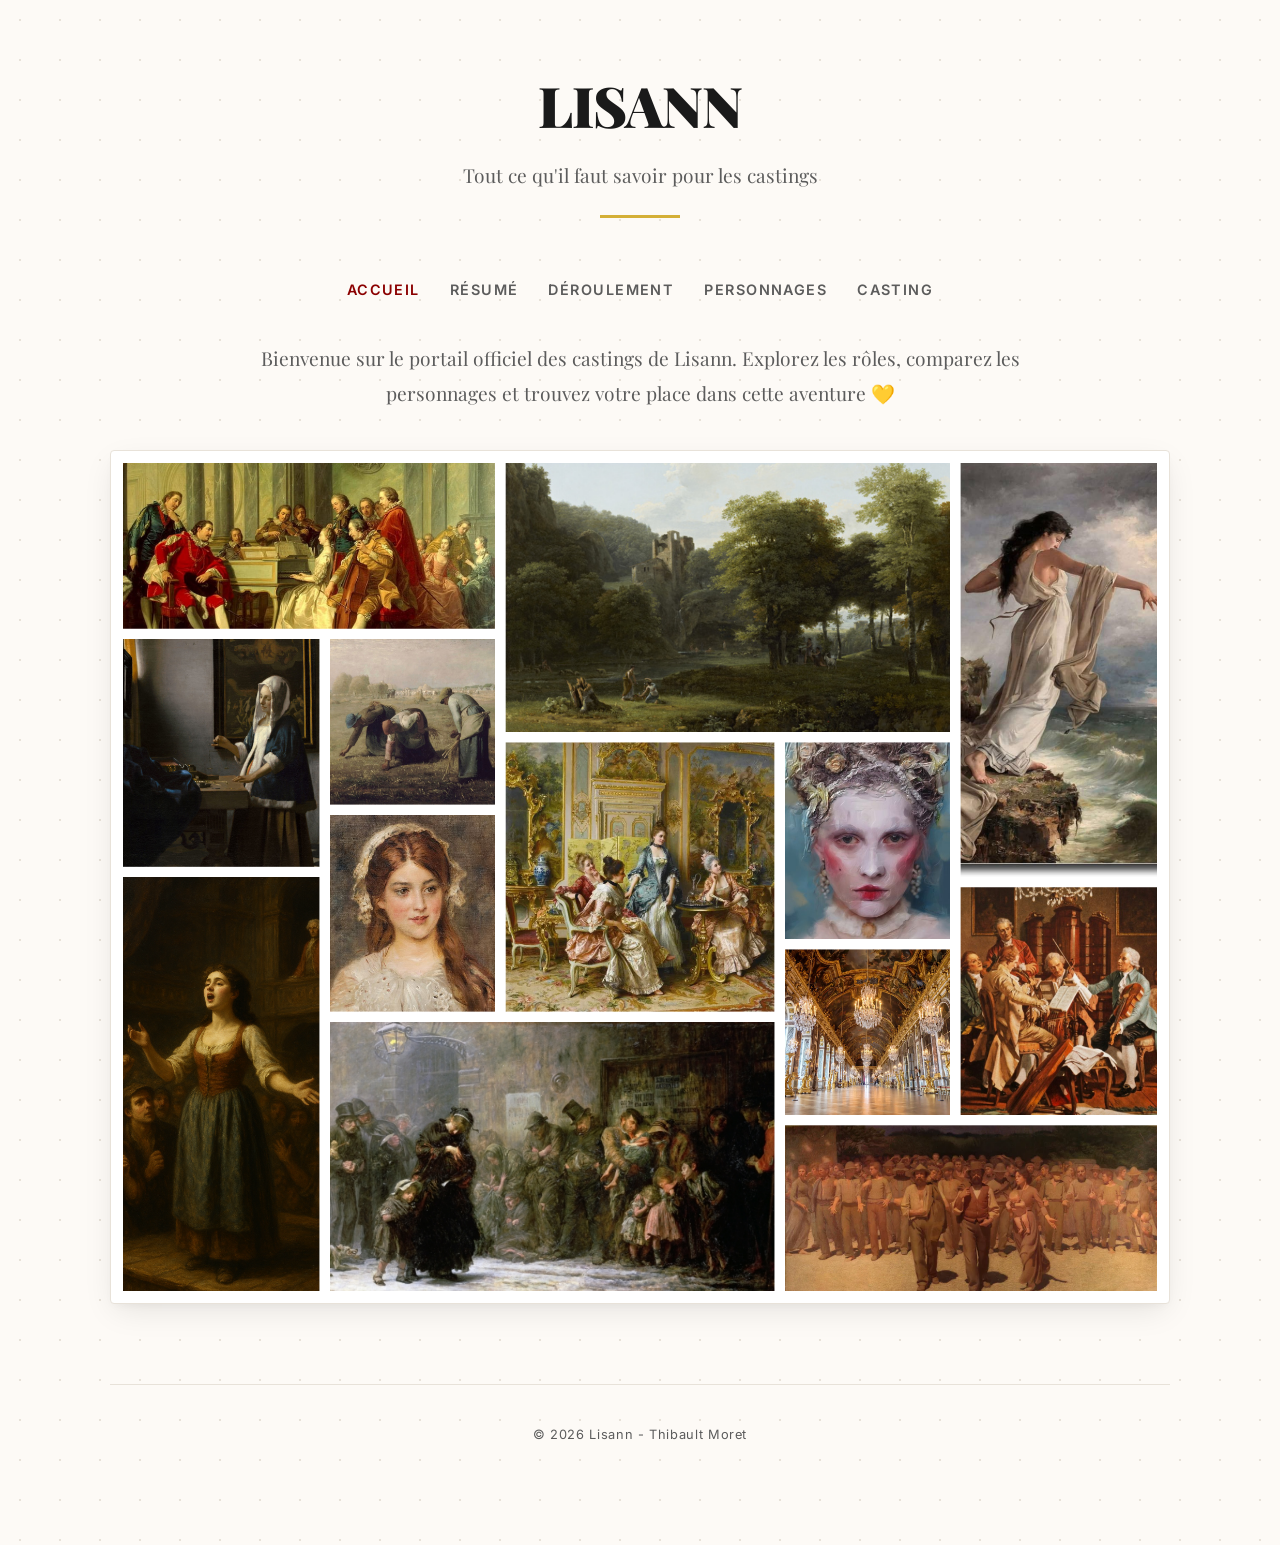
==== commit 6fcf2dbb: "update" ====
--- a/index.html
+++ b/index.html
@@ -22,6 +22,8 @@
 
         <nav>
             <a href="index.html" class="active">Accueil</a>
+            <a href="resume.html">Résumé</a>
+            <a href="process.html">Déroulement</a>
             <a href="characters.html">Personnages</a>
             <a href="test.html">Casting</a>
         </nav>
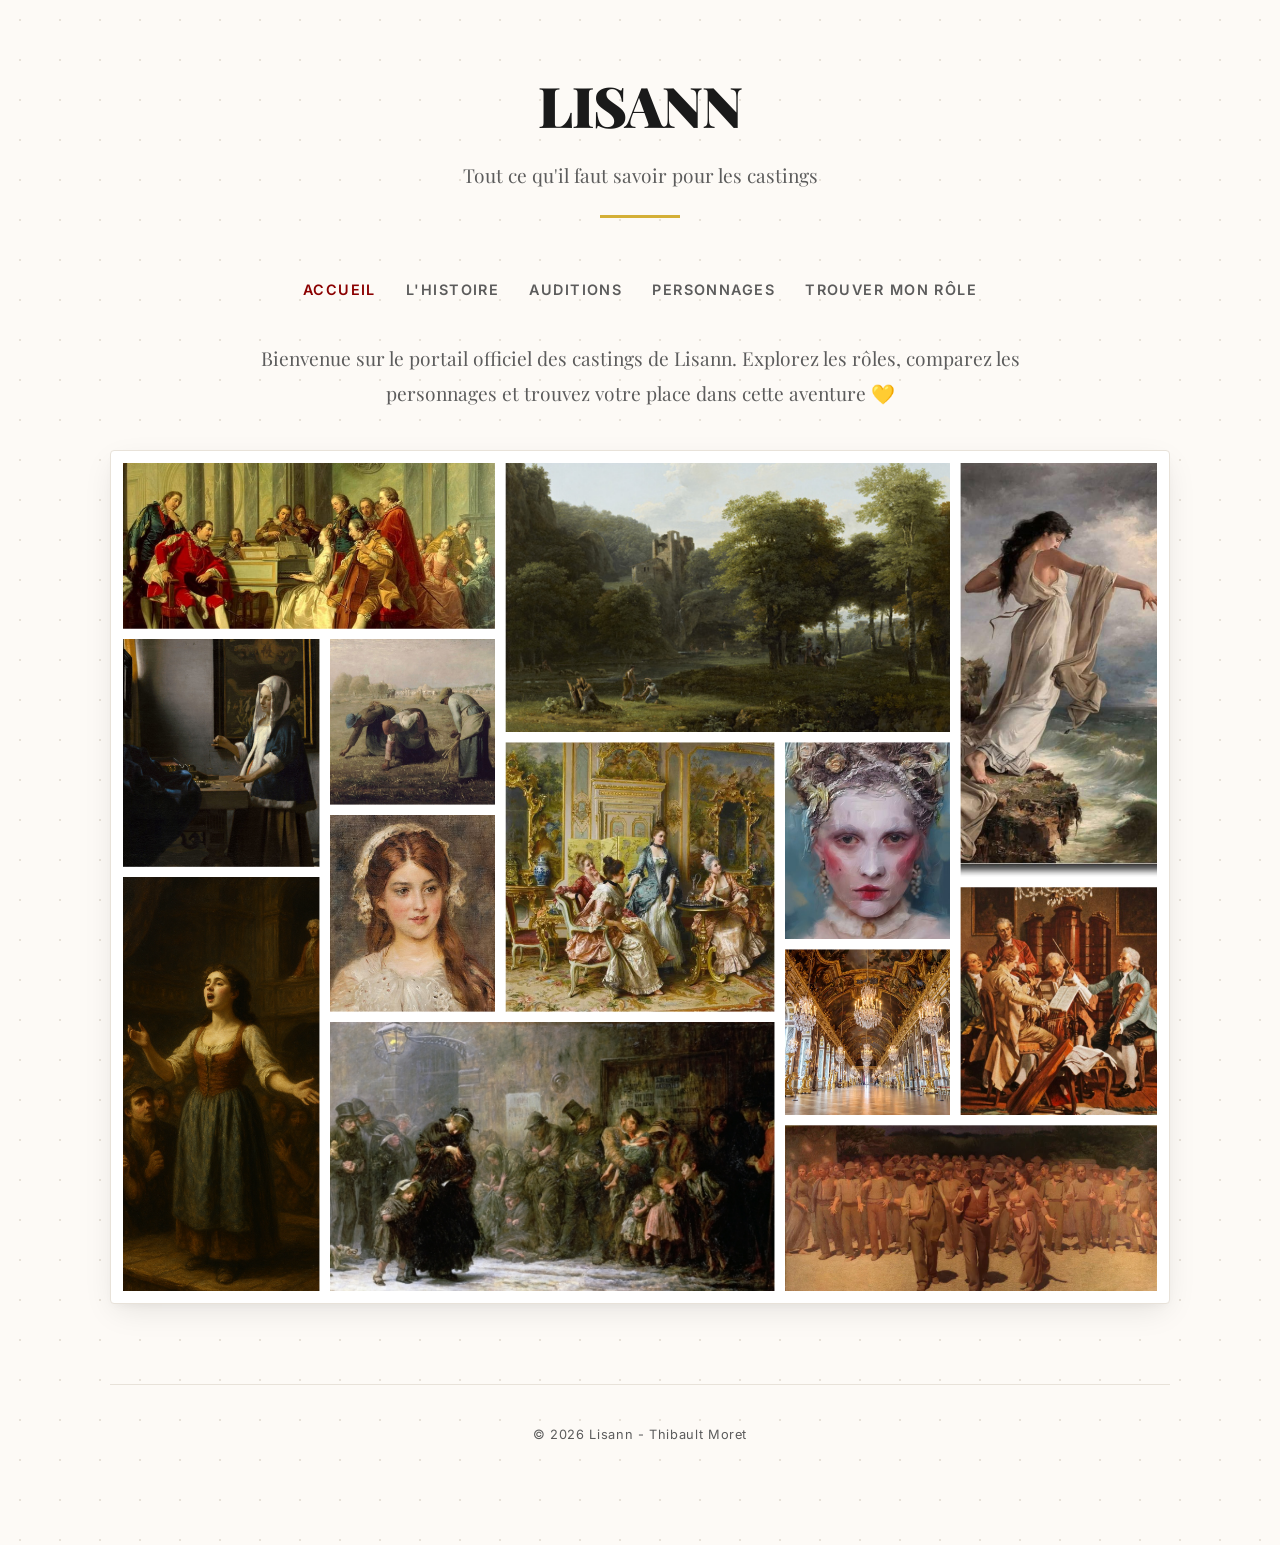
==== commit 68240b14: "fix" ====
--- a/index.html
+++ b/index.html
@@ -22,10 +22,10 @@
 
         <nav>
             <a href="index.html" class="active">Accueil</a>
-            <a href="resume.html">Résumé</a>
-            <a href="process.html">Déroulement</a>
+            <a href="resume.html">L'Histoire</a>
+            <a href="process.html">Auditions</a>
             <a href="characters.html">Personnages</a>
-            <a href="test.html">Casting</a>
+            <a href="test.html">Trouver mon rôle</a>
         </nav>
 
         <main>
